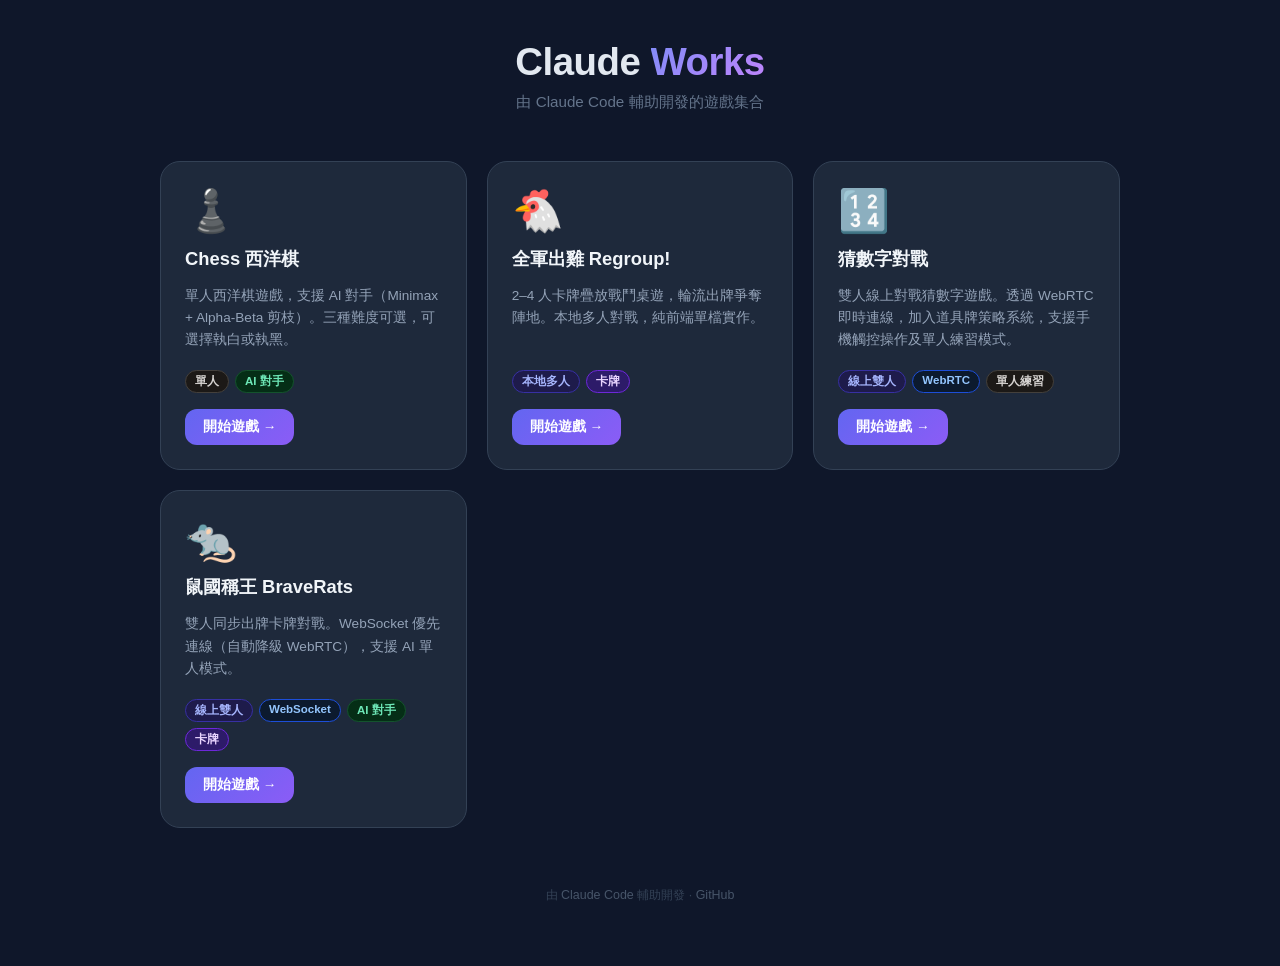
==== index.html @ 5cf05f04 "rename index.htm to index.html" ====
<!DOCTYPE html>
<html lang="zh-Hant">
<head>
<meta charset="UTF-8">
<meta name="viewport" content="width=device-width,initial-scale=1">
<title>Claude Works</title>
<style>
*{box-sizing:border-box;margin:0;padding:0}
body{font-family:-apple-system,BlinkMacSystemFont,'Segoe UI',sans-serif;background:#0f172a;color:#e2e8f0;min-height:100vh;display:flex;flex-direction:column;align-items:center;padding:40px 16px 60px}

.header{text-align:center;margin-bottom:48px}
.header-logo{font-size:2.4rem;font-weight:900;letter-spacing:-.5px;margin-bottom:8px}
.header-logo span{background:linear-gradient(135deg,#818cf8,#c084fc);-webkit-background-clip:text;-webkit-text-fill-color:transparent;background-clip:text}
.header-sub{font-size:.95rem;color:#64748b}

.grid{display:grid;grid-template-columns:repeat(auto-fill,minmax(280px,1fr));gap:20px;width:100%;max-width:960px}

.card{background:#1e293b;border:1px solid #334155;border-radius:20px;padding:28px 24px 24px;display:flex;flex-direction:column;gap:14px;text-decoration:none;color:inherit;transition:.2s;position:relative;overflow:hidden}
.card:hover{border-color:#6366f1;transform:translateY(-3px);box-shadow:0 12px 32px rgba(99,102,241,.18)}
.card::before{content:'';position:absolute;inset:0;background:linear-gradient(135deg,rgba(99,102,241,.06),transparent);opacity:0;transition:.2s}
.card:hover::before{opacity:1}

.card-icon{font-size:2.6rem;line-height:1}
.card-title{font-size:1.15rem;font-weight:800;color:#f1f5f9}
.card-desc{font-size:.85rem;color:#94a3b8;line-height:1.65;flex:1}

.tags{display:flex;flex-wrap:wrap;gap:6px;margin-top:4px}
.tag{font-size:.72rem;font-weight:600;padding:3px 9px;border-radius:20px;background:#0f172a;color:#94a3b8;border:1px solid #334155}
.tag.mp{background:#1e1b4b;color:#a5b4fc;border-color:#3730a3}
.tag.ai{background:#052e16;color:#6ee7b7;border-color:#14532d}
.tag.solo{background:#1c1917;color:#d6d3d1;border-color:#44403c}
.tag.card{background:#2d1b69;color:#e9d5ff;border-color:#6d28d9}
.tag.ws{background:#0c1a2e;color:#93c5fd;border-color:#1d4ed8}

.play-btn{display:inline-flex;align-items:center;gap:6px;background:linear-gradient(135deg,#6366f1,#8b5cf6);color:#fff;font-size:.85rem;font-weight:700;padding:9px 18px;border-radius:12px;align-self:flex-start;margin-top:2px;transition:.15s}
.card:hover .play-btn{gap:10px}

.footer{margin-top:56px;font-size:.78rem;color:#334155;text-align:center;line-height:1.8}
.footer a{color:#475569;text-decoration:none}
.footer a:hover{color:#818cf8}
</style>
</head>
<body>

<header class="header">
  <div class="header-logo">Claude <span>Works</span></div>
  <p class="header-sub">由 Claude Code 輔助開發的遊戲集合</p>
</header>

<div class="grid">

  <a class="card" href="./chess/index.html">
    <div class="card-icon">♟️</div>
    <div class="card-title">Chess 西洋棋</div>
    <div class="card-desc">單人西洋棋遊戲，支援 AI 對手（Minimax + Alpha-Beta 剪枝）。三種難度可選，可選擇執白或執黑。</div>
    <div class="tags">
      <span class="tag solo">單人</span>
      <span class="tag ai">AI 對手</span>
    </div>
    <div class="play-btn">開始遊戲 →</div>
  </a>

  <a class="card" href="./ChickenArmy/index.html">
    <div class="card-icon">🐔</div>
    <div class="card-title">全軍出雞 Regroup!</div>
    <div class="card-desc">2–4 人卡牌疊放戰鬥桌遊，輪流出牌爭奪陣地。本地多人對戰，純前端單檔實作。</div>
    <div class="tags">
      <span class="tag mp">本地多人</span>
      <span class="tag card">卡牌</span>
    </div>
    <div class="play-btn">開始遊戲 →</div>
  </a>

  <a class="card" href="./GuessNumber/index.html">
    <div class="card-icon">🔢</div>
    <div class="card-title">猜數字對戰</div>
    <div class="card-desc">雙人線上對戰猜數字遊戲。透過 WebRTC 即時連線，加入道具牌策略系統，支援手機觸控操作及單人練習模式。</div>
    <div class="tags">
      <span class="tag mp">線上雙人</span>
      <span class="tag ws">WebRTC</span>
      <span class="tag solo">單人練習</span>
    </div>
    <div class="play-btn">開始遊戲 →</div>
  </a>

  <a class="card" href="./BraveRats/index.html">
    <div class="card-icon">🐀</div>
    <div class="card-title">鼠國稱王 BraveRats</div>
    <div class="card-desc">雙人同步出牌卡牌對戰。WebSocket 優先連線（自動降級 WebRTC），支援 AI 單人模式。</div>
    <div class="tags">
      <span class="tag mp">線上雙人</span>
      <span class="tag ws">WebSocket</span>
      <span class="tag ai">AI 對手</span>
      <span class="tag card">卡牌</span>
    </div>
    <div class="play-btn">開始遊戲 →</div>
  </a>

</div>

<footer class="footer">
  由 <a href="https://claude.ai/code" target="_blank">Claude Code</a> 輔助開發 ·
  <a href="https://github.com/guanzhi08/claude-works" target="_blank">GitHub</a>
</footer>

</body>
</html>
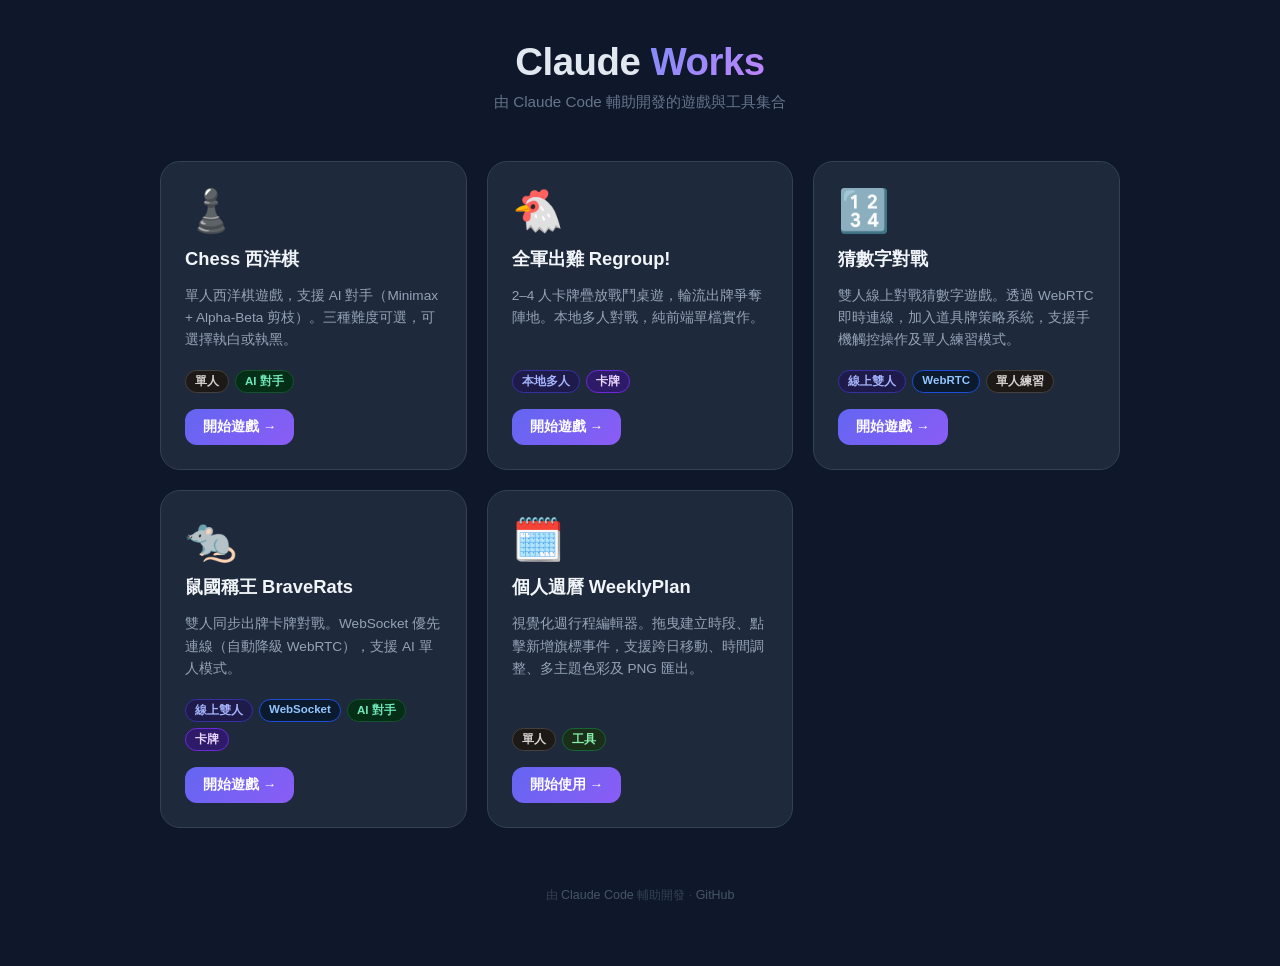
==== commit 7961295b: "Add WeeklyPlan project: visual weekly schedule editor New folder WeeklyPlan/index.html — drag-to-cre" ====
--- a/index.html
+++ b/index.html
@@ -31,6 +31,7 @@
 .tag.solo{background:#1c1917;color:#d6d3d1;border-color:#44403c}
 .tag.card{background:#2d1b69;color:#e9d5ff;border-color:#6d28d9}
 .tag.ws{background:#0c1a2e;color:#93c5fd;border-color:#1d4ed8}
+.tag.tool{background:#1a2e1a;color:#86efac;border-color:#166534}
 
 .play-btn{display:inline-flex;align-items:center;gap:6px;background:linear-gradient(135deg,#6366f1,#8b5cf6);color:#fff;font-size:.85rem;font-weight:700;padding:9px 18px;border-radius:12px;align-self:flex-start;margin-top:2px;transition:.15s}
 .card:hover .play-btn{gap:10px}
@@ -44,7 +45,7 @@
 
 <header class="header">
   <div class="header-logo">Claude <span>Works</span></div>
-  <p class="header-sub">由 Claude Code 輔助開發的遊戲集合</p>
+  <p class="header-sub">由 Claude Code 輔助開發的遊戲與工具集合</p>
 </header>
 
 <div class="grid">
@@ -96,6 +97,18 @@
     <div class="play-btn">開始遊戲 →</div>
   </a>
 
+
+  <a class="card" href="./WeeklyPlan/index.html">
+    <div class="card-icon">🗓️</div>
+    <div class="card-title">個人週曆 WeeklyPlan</div>
+    <div class="card-desc">視覺化週行程編輯器。拖曳建立時段、點擊新增旗標事件，支援跨日移動、時間調整、多主題色彩及 PNG 匯出。</div>
+    <div class="tags">
+      <span class="tag solo">單人</span>
+      <span class="tag tool">工具</span>
+    </div>
+    <div class="play-btn">開始使用 →</div>
+  </a>
+
 </div>
 
 <footer class="footer">
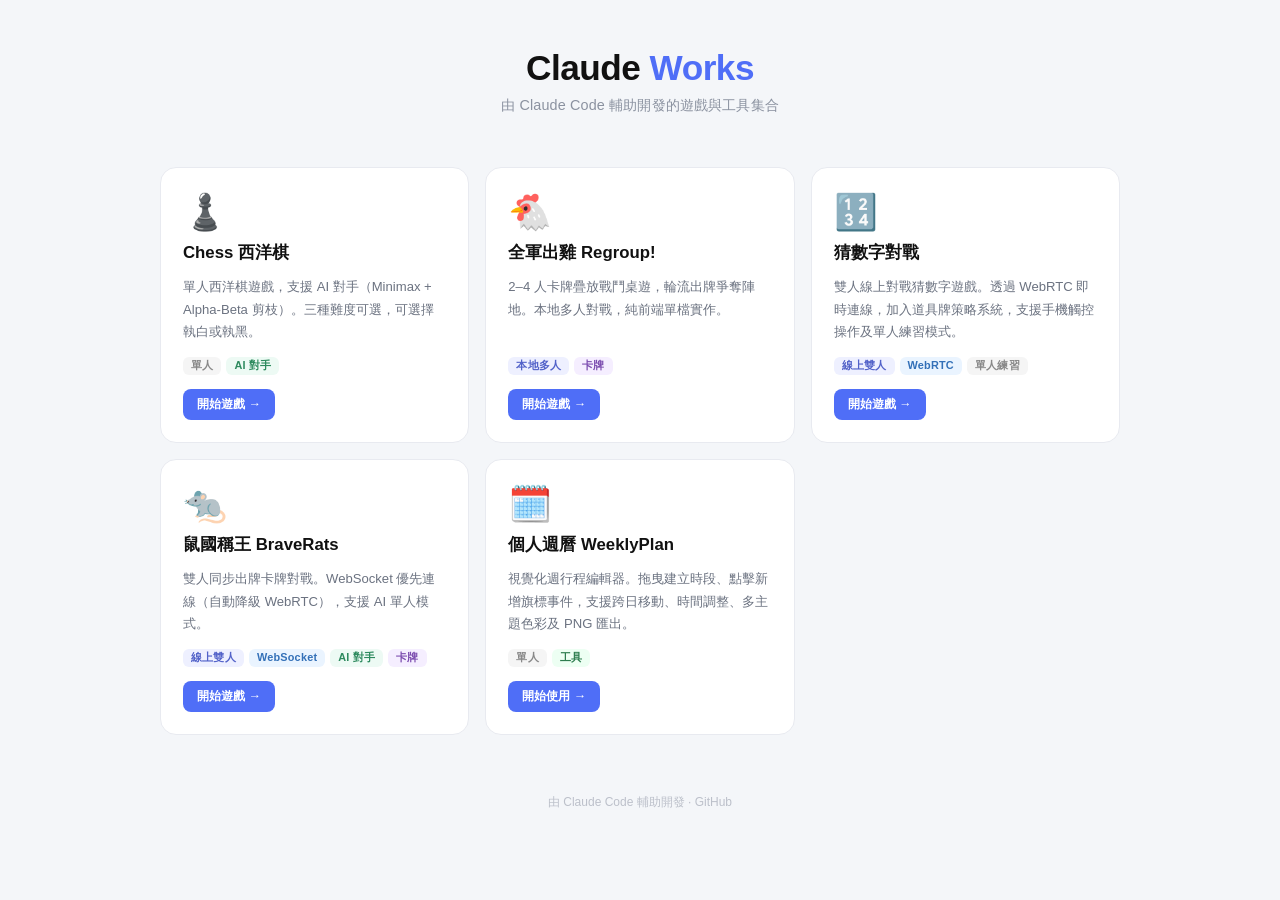
==== commit 72d5421c: "index: redesign landing page to light flat style - White card background on light grey page (#f4f6f9" ====
--- a/index.html
+++ b/index.html
@@ -6,39 +6,37 @@
 <title>Claude Works</title>
 <style>
 *{box-sizing:border-box;margin:0;padding:0}
-body{font-family:-apple-system,BlinkMacSystemFont,'Segoe UI',sans-serif;background:#0f172a;color:#e2e8f0;min-height:100vh;display:flex;flex-direction:column;align-items:center;padding:40px 16px 60px}
+body{font-family:-apple-system,BlinkMacSystemFont,'Segoe UI',sans-serif;background:#f4f6f9;color:#1a1d23;min-height:100vh;display:flex;flex-direction:column;align-items:center;padding:48px 16px 64px}
 
-.header{text-align:center;margin-bottom:48px}
-.header-logo{font-size:2.4rem;font-weight:900;letter-spacing:-.5px;margin-bottom:8px}
-.header-logo span{background:linear-gradient(135deg,#818cf8,#c084fc);-webkit-background-clip:text;-webkit-text-fill-color:transparent;background-clip:text}
-.header-sub{font-size:.95rem;color:#64748b}
+.header{text-align:center;margin-bottom:52px}
+.header-logo{font-size:2.2rem;font-weight:900;letter-spacing:-.5px;margin-bottom:8px;color:#111}
+.header-logo span{color:#4f6ef7}
+.header-sub{font-size:.9rem;color:#8b92a0;letter-spacing:.01em}
 
-.grid{display:grid;grid-template-columns:repeat(auto-fill,minmax(280px,1fr));gap:20px;width:100%;max-width:960px}
+.grid{display:grid;grid-template-columns:repeat(auto-fill,minmax(280px,1fr));gap:16px;width:100%;max-width:960px}
 
-.card{background:#1e293b;border:1px solid #334155;border-radius:20px;padding:28px 24px 24px;display:flex;flex-direction:column;gap:14px;text-decoration:none;color:inherit;transition:.2s;position:relative;overflow:hidden}
-.card:hover{border-color:#6366f1;transform:translateY(-3px);box-shadow:0 12px 32px rgba(99,102,241,.18)}
-.card::before{content:'';position:absolute;inset:0;background:linear-gradient(135deg,rgba(99,102,241,.06),transparent);opacity:0;transition:.2s}
-.card:hover::before{opacity:1}
+.card{background:#fff;border:1.5px solid #e8eaf0;border-radius:16px;padding:26px 22px 22px;display:flex;flex-direction:column;gap:12px;text-decoration:none;color:inherit;transition:border-color .15s,box-shadow .15s,transform .15s}
+.card:hover{border-color:#c0c8f8;box-shadow:0 4px 20px rgba(79,110,247,.08);transform:translateY(-2px)}
 
-.card-icon{font-size:2.6rem;line-height:1}
-.card-title{font-size:1.15rem;font-weight:800;color:#f1f5f9}
-.card-desc{font-size:.85rem;color:#94a3b8;line-height:1.65;flex:1}
+.card-icon{font-size:2.2rem;line-height:1}
+.card-title{font-size:1.05rem;font-weight:800;color:#111}
+.card-desc{font-size:.82rem;color:#6b7280;line-height:1.7;flex:1}
 
-.tags{display:flex;flex-wrap:wrap;gap:6px;margin-top:4px}
-.tag{font-size:.72rem;font-weight:600;padding:3px 9px;border-radius:20px;background:#0f172a;color:#94a3b8;border:1px solid #334155}
-.tag.mp{background:#1e1b4b;color:#a5b4fc;border-color:#3730a3}
-.tag.ai{background:#052e16;color:#6ee7b7;border-color:#14532d}
-.tag.solo{background:#1c1917;color:#d6d3d1;border-color:#44403c}
-.tag.card{background:#2d1b69;color:#e9d5ff;border-color:#6d28d9}
-.tag.ws{background:#0c1a2e;color:#93c5fd;border-color:#1d4ed8}
-.tag.tool{background:#1a2e1a;color:#86efac;border-color:#166534}
+.tags{display:flex;flex-wrap:wrap;gap:5px;margin-top:2px}
+.tag{font-size:.68rem;font-weight:700;padding:2px 8px;border-radius:6px;background:#f0f2f8;color:#7a84a0;border:none;letter-spacing:.02em}
+.tag.mp{background:#eef0ff;color:#5262c9}
+.tag.ai{background:#edfaf4;color:#2d8a5e}
+.tag.solo{background:#f5f5f5;color:#888}
+.tag.card{background:#f5eeff;color:#7c4db0}
+.tag.ws{background:#eaf4ff;color:#3370b8}
+.tag.tool{background:#edfff3;color:#2e7d4f}
 
-.play-btn{display:inline-flex;align-items:center;gap:6px;background:linear-gradient(135deg,#6366f1,#8b5cf6);color:#fff;font-size:.85rem;font-weight:700;padding:9px 18px;border-radius:12px;align-self:flex-start;margin-top:2px;transition:.15s}
-.card:hover .play-btn{gap:10px}
+.play-btn{display:inline-flex;align-items:center;gap:5px;background:#4f6ef7;color:#fff;font-size:.78rem;font-weight:700;padding:7px 14px;border-radius:8px;align-self:flex-start;margin-top:2px;transition:background .15s,gap .12s}
+.card:hover .play-btn{background:#3b5ce4;gap:8px}
 
-.footer{margin-top:56px;font-size:.78rem;color:#334155;text-align:center;line-height:1.8}
-.footer a{color:#475569;text-decoration:none}
-.footer a:hover{color:#818cf8}
+.footer{margin-top:56px;font-size:.75rem;color:#bcc0ca;text-align:center;line-height:1.9}
+.footer a{color:#bcc0ca;text-decoration:none}
+.footer a:hover{color:#4f6ef7}
 </style>
 </head>
 <body>
@@ -97,7 +95,6 @@
     <div class="play-btn">開始遊戲 →</div>
   </a>
 
-
   <a class="card" href="./WeeklyPlan/index.html">
     <div class="card-icon">🗓️</div>
     <div class="card-title">個人週曆 WeeklyPlan</div>
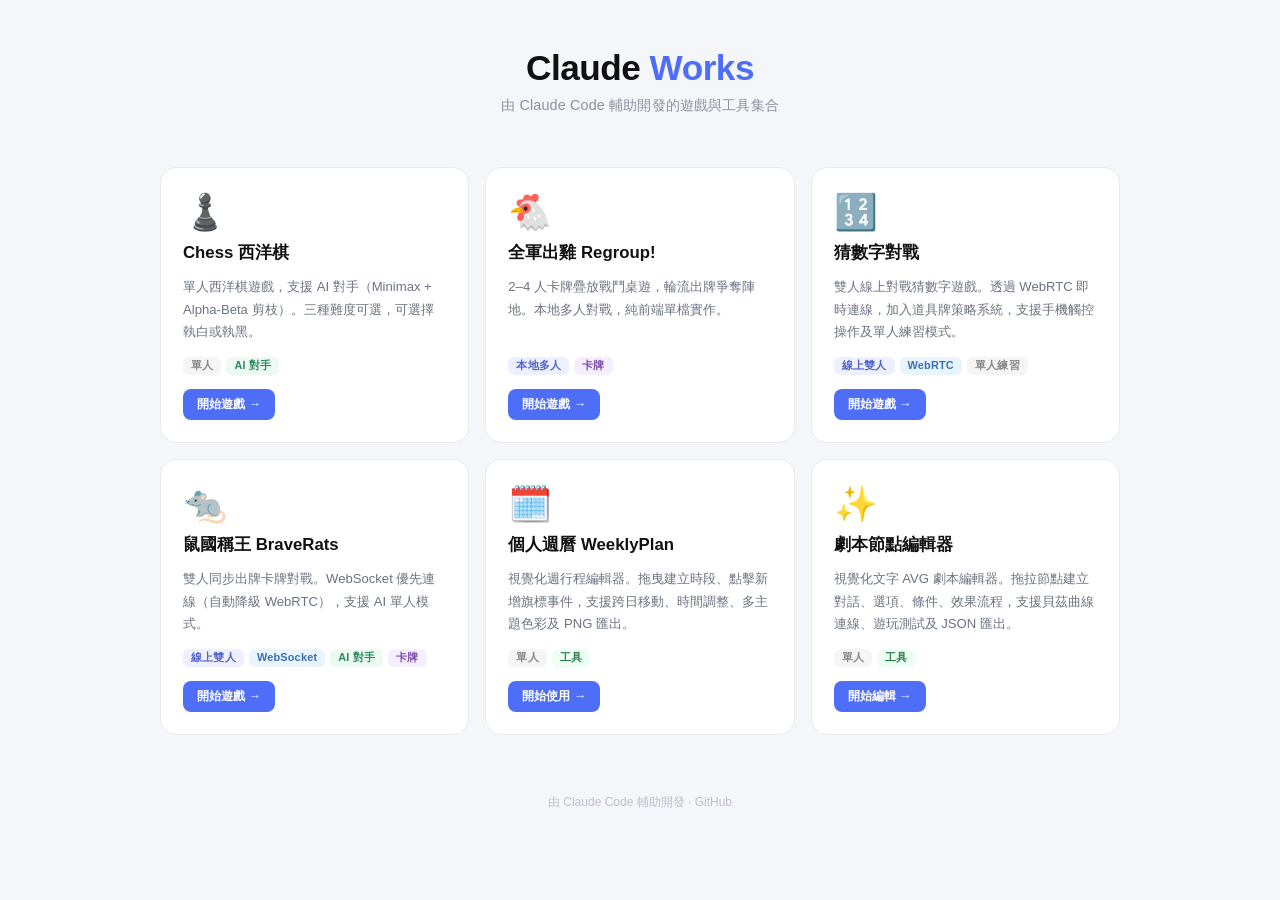
==== commit d29fac65: "Add FriendGame: AVG script node editor New project FriendGame/index.html — single-file visual AVG sc" ====
--- a/index.html
+++ b/index.html
@@ -106,6 +106,17 @@
     <div class="play-btn">開始使用 →</div>
   </a>
 
+  <a class="card" href="./FriendGame/index.html">
+    <div class="card-icon">✨</div>
+    <div class="card-title">劇本節點編輯器</div>
+    <div class="card-desc">視覺化文字 AVG 劇本編輯器。拖拉節點建立對話、選項、條件、效果流程，支援貝茲曲線連線、遊玩測試及 JSON 匯出。</div>
+    <div class="tags">
+      <span class="tag solo">單人</span>
+      <span class="tag tool">工具</span>
+    </div>
+    <div class="play-btn">開始編輯 →</div>
+  </a>
+
 </div>
 
 <footer class="footer">
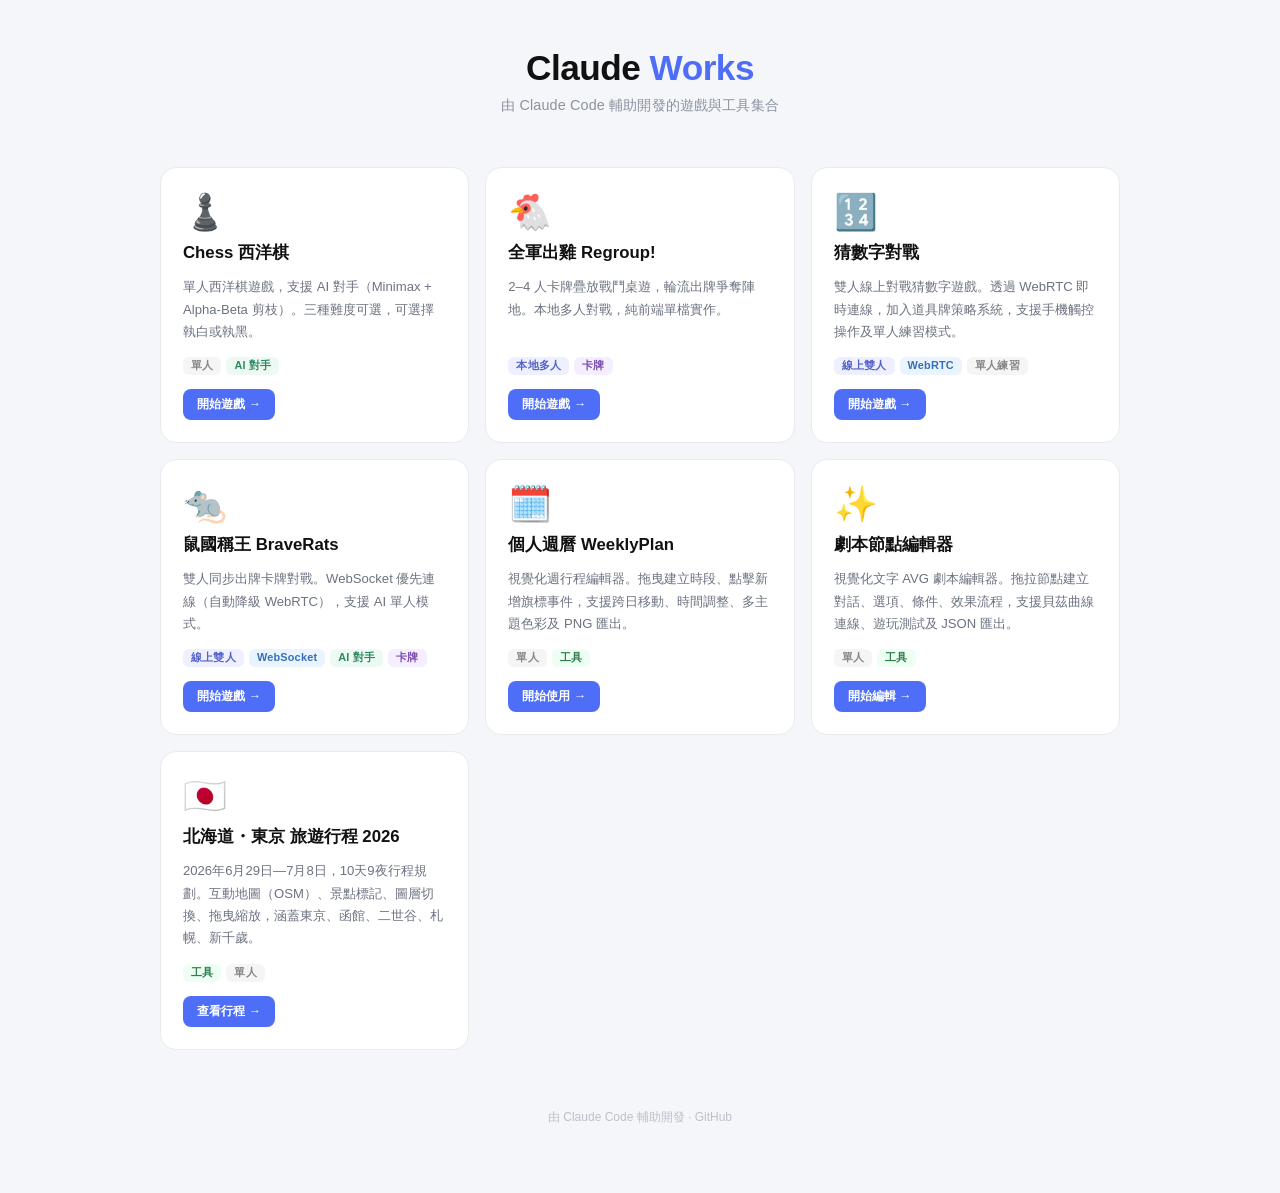
==== commit b2310f19: "Add JapanTravel2026 card link to root index" ====
--- a/index.html
+++ b/index.html
@@ -117,6 +117,17 @@
     <div class="play-btn">開始編輯 →</div>
   </a>
 
+  <a class="card" href="./JapanTravel2026/index.html">
+    <div class="card-icon">🇯🇵</div>
+    <div class="card-title">北海道・東京 旅遊行程 2026</div>
+    <div class="card-desc">2026年6月29日—7月8日，10天9夜行程規劃。互動地圖（OSM）、景點標記、圖層切換、拖曳縮放，涵蓋東京、函館、二世谷、札幌、新千歲。</div>
+    <div class="tags">
+      <span class="tag tool">工具</span>
+      <span class="tag solo">單人</span>
+    </div>
+    <div class="play-btn">查看行程 →</div>
+  </a>
+
 </div>
 
 <footer class="footer">
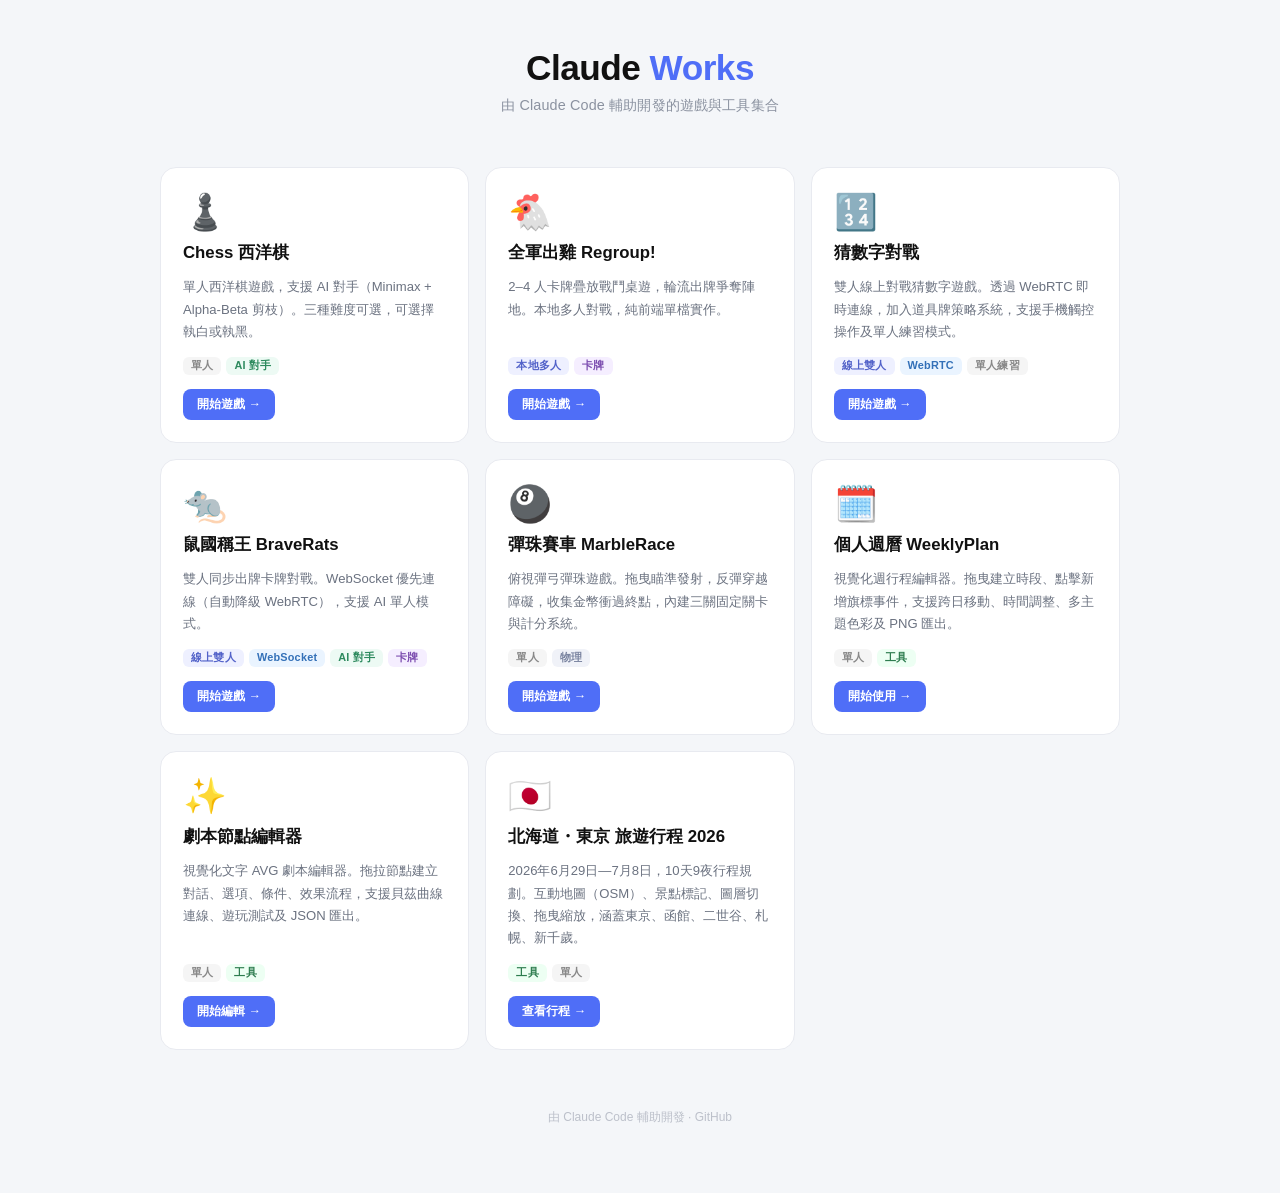
==== commit df3cdc5b: "Add MarbleRace card link to root index Co-Authored-By: Claude Opus 4.7 <noreply@anthropic.com> Claud" ====
--- a/index.html
+++ b/index.html
@@ -95,6 +95,17 @@
     <div class="play-btn">開始遊戲 →</div>
   </a>
 
+  <a class="card" href="./MarbleRace/index.html">
+    <div class="card-icon">🎱</div>
+    <div class="card-title">彈珠賽車 MarbleRace</div>
+    <div class="card-desc">俯視彈弓彈珠遊戲。拖曳瞄準發射，反彈穿越障礙，收集金幣衝過終點，內建三關固定關卡與計分系統。</div>
+    <div class="tags">
+      <span class="tag solo">單人</span>
+      <span class="tag">物理</span>
+    </div>
+    <div class="play-btn">開始遊戲 →</div>
+  </a>
+
   <a class="card" href="./WeeklyPlan/index.html">
     <div class="card-icon">🗓️</div>
     <div class="card-title">個人週曆 WeeklyPlan</div>
